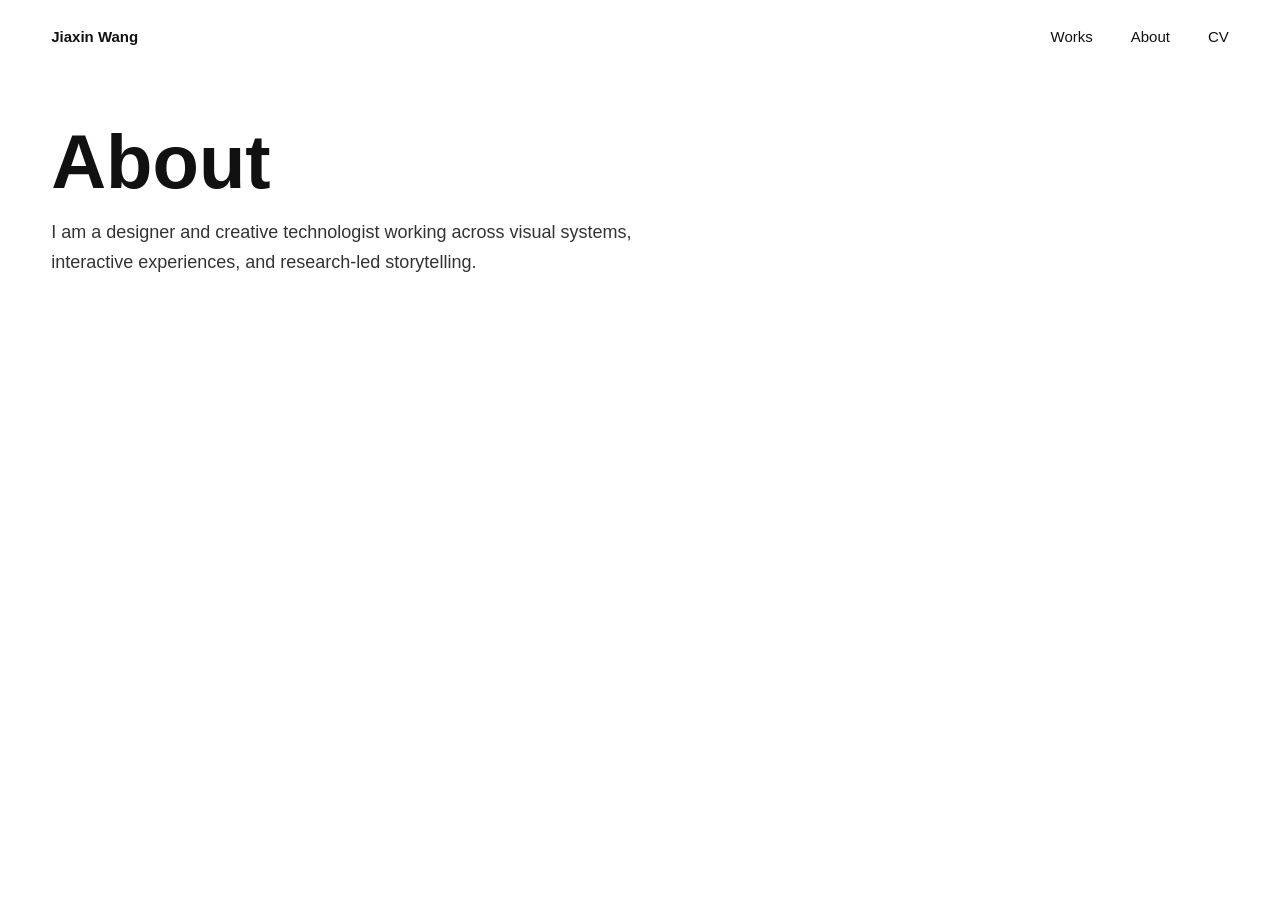
==== about.html @ d6fd4ae9 "Build portfolio website" ====
<!DOCTYPE html>
<html lang="en">
  <head>
    <meta charset="UTF-8" />
    <meta name="viewport" content="width=device-width, initial-scale=1.0" />
    <title>About | Portfolio</title>
    <link rel="stylesheet" href="styles.css" />
  </head>
  <body>
    <header class="site-header">
      <a class="brand" href="index.html">Jiaxin Wang</a>
      <nav class="site-nav" aria-label="Primary navigation">
        <a href="index.html#works">Works</a>
        <a href="about.html">About</a>
        <a href="cv.html">CV</a>
      </nav>
    </header>
    <main class="simple-page">
      <h1>About</h1>
      <p>
        I am a designer and creative technologist working across visual systems,
        interactive experiences, and research-led storytelling.
      </p>
    </main>
  </body>
</html>
---- styles.css ----
:root {
  --text: #111111;
  --muted: #747474;
  --line: #e9e9e9;
  --blue-cover: rgba(0, 112, 255, 0.5);
  --page-gutter: clamp(18px, 4vw, 56px);
}

* {
  box-sizing: border-box;
}

html {
  scroll-behavior: smooth;
}

body {
  margin: 0;
  background: #ffffff;
  color: var(--text);
  font-family: Arial, Helvetica, sans-serif;
}

a {
  color: inherit;
  text-decoration: none;
}

.site-header {
  position: sticky;
  top: 0;
  z-index: 20;
  display: flex;
  align-items: center;
  justify-content: space-between;
  min-height: 72px;
  padding: 0 var(--page-gutter);
  background: #ffffff;
}

.brand {
  font-size: 15px;
  font-weight: 700;
  letter-spacing: 0;
}

.site-nav {
  display: flex;
  align-items: center;
  justify-content: flex-end;
  gap: clamp(18px, 3vw, 38px);
}

.site-nav a {
  font-size: 15px;
  line-height: 1;
  transition: color 180ms ease;
}

.site-nav a:hover {
  color: #0070ff;
}

.works-grid {
  display: grid;
  grid-template-columns: repeat(auto-fit, minmax(230px, 1fr));
  gap: clamp(34px, 5vw, 64px) clamp(26px, 4vw, 48px);
  padding: 26px var(--page-gutter) 72px;
}

.project-card {
  display: block;
  min-width: 0;
}

.image-wrap {
  position: relative;
  display: block;
  aspect-ratio: 4 / 3;
  overflow: hidden;
  border-radius: 0;
  background: #f4f4f4;
  transform: translateZ(0);
  transition: transform 220ms ease, box-shadow 220ms ease;
}

.image-wrap img {
  display: block;
  width: 100%;
  height: 100%;
  object-fit: cover;
}

.hover-cover {
  position: absolute;
  inset: 0;
  display: flex;
  flex-direction: column;
  justify-content: center;
  align-items: center;
  gap: 10px;
  padding: 18px;
  background: var(--blue-cover);
  color: #ffffff;
  opacity: 0;
  transition: opacity 220ms ease;
}

.hover-cover span {
  display: block;
  padding: 0;
  border: 0;
  border-radius: 0;
  font-size: 15px;
  line-height: 1.2;
  text-align: center;
}

.project-card:hover .image-wrap,
.project-card:focus-visible .image-wrap {
  transform: scale(1.035);
  box-shadow: 0 18px 42px rgba(0, 0, 0, 0.14);
}

.project-card:hover .hover-cover,
.project-card:focus-visible .hover-cover {
  opacity: 1;
}

.project-meta {
  display: flex;
  align-items: baseline;
  justify-content: space-between;
  gap: 14px;
  padding-top: 12px;
}

.project-title {
  min-width: 0;
  overflow-wrap: anywhere;
  font-size: 16px;
  font-weight: 700;
  line-height: 1.25;
}

.project-keyword {
  flex: 0 0 auto;
  color: var(--muted);
  font-size: 13px;
  line-height: 1.25;
}

.project-page {
  padding: 28px var(--page-gutter) 72px;
}

.project-heading {
  max-width: 980px;
  margin: 0 auto 28px;
}

.project-heading h1 {
  margin: 0 0 10px;
  font-size: clamp(34px, 6vw, 72px);
  font-weight: 700;
  line-height: 0.98;
}

.project-heading p {
  max-width: 720px;
  margin: 0;
  color: var(--muted);
  font-size: 18px;
  line-height: 1.55;
}

.video-frame {
  max-width: 980px;
  margin: 0 auto 30px;
  aspect-ratio: 16 / 9;
  overflow: hidden;
  border-radius: 0;
  background: #ffffff;
}

.video-frame iframe,
.pdf-viewer iframe {
  display: block;
  width: 100%;
  height: 100%;
  border: 0;
}

.pdf-viewer {
  max-width: 980px;
  height: min(82vh, 920px);
  margin: 0 auto;
  border: 1px solid var(--line);
  background: #ffffff;
}

.split-project {
  display: grid;
  grid-template-columns: minmax(0, 0.8fr) minmax(280px, 1.2fr);
  gap: clamp(28px, 6vw, 72px);
  align-items: center;
  max-width: 1180px;
  margin: 24px auto 0;
}

.project-copy h1 {
  margin: 0 0 18px;
  font-size: clamp(38px, 6vw, 76px);
  line-height: 0.98;
}

.project-copy p {
  margin: 0 0 18px;
  color: #333333;
  font-size: 18px;
  line-height: 1.65;
}

.project-image {
  width: 100%;
  aspect-ratio: 1 / 1;
  overflow: hidden;
  border-radius: 14px;
  background: #f4f4f4;
}

.project-image img {
  display: block;
  width: 100%;
  height: 100%;
  object-fit: cover;
}

.simple-page {
  max-width: 760px;
  padding: 52px var(--page-gutter);
}

.simple-page h1 {
  margin: 0 0 18px;
  font-size: clamp(38px, 6vw, 76px);
  line-height: 1;
}

.simple-page p {
  color: #333333;
  font-size: 18px;
  line-height: 1.65;
}

.cv-page {
  max-width: none;
  padding: 0;
}

.cv-page h1 {
  position: absolute;
  width: 1px;
  height: 1px;
  overflow: hidden;
  clip: rect(0, 0, 0, 0);
  white-space: nowrap;
}

.cv-pdf {
  width: 100%;
  max-width: none;
  height: calc(100dvh - 72px);
  margin: 0;
  border: 0;
}

@media (min-width: 960px) {
  .works-grid {
    grid-template-columns: repeat(3, minmax(0, 1fr));
  }
}

@media (max-width: 720px) {
  .site-header {
    min-height: 64px;
  }

  .brand {
    font-size: 14px;
  }

  .site-nav {
    gap: 16px;
  }

  .site-nav a {
    font-size: 14px;
  }

  .works-grid {
    grid-template-columns: repeat(auto-fit, minmax(170px, 1fr));
    padding-top: 16px;
  }

  .project-meta {
    display: block;
  }

  .project-keyword {
    display: block;
    margin-top: 3px;
  }

  .split-project {
    grid-template-columns: 1fr;
  }

  .pdf-viewer {
    height: 70vh;
  }

  .cv-pdf {
    height: calc(100dvh - 64px);
  }
}
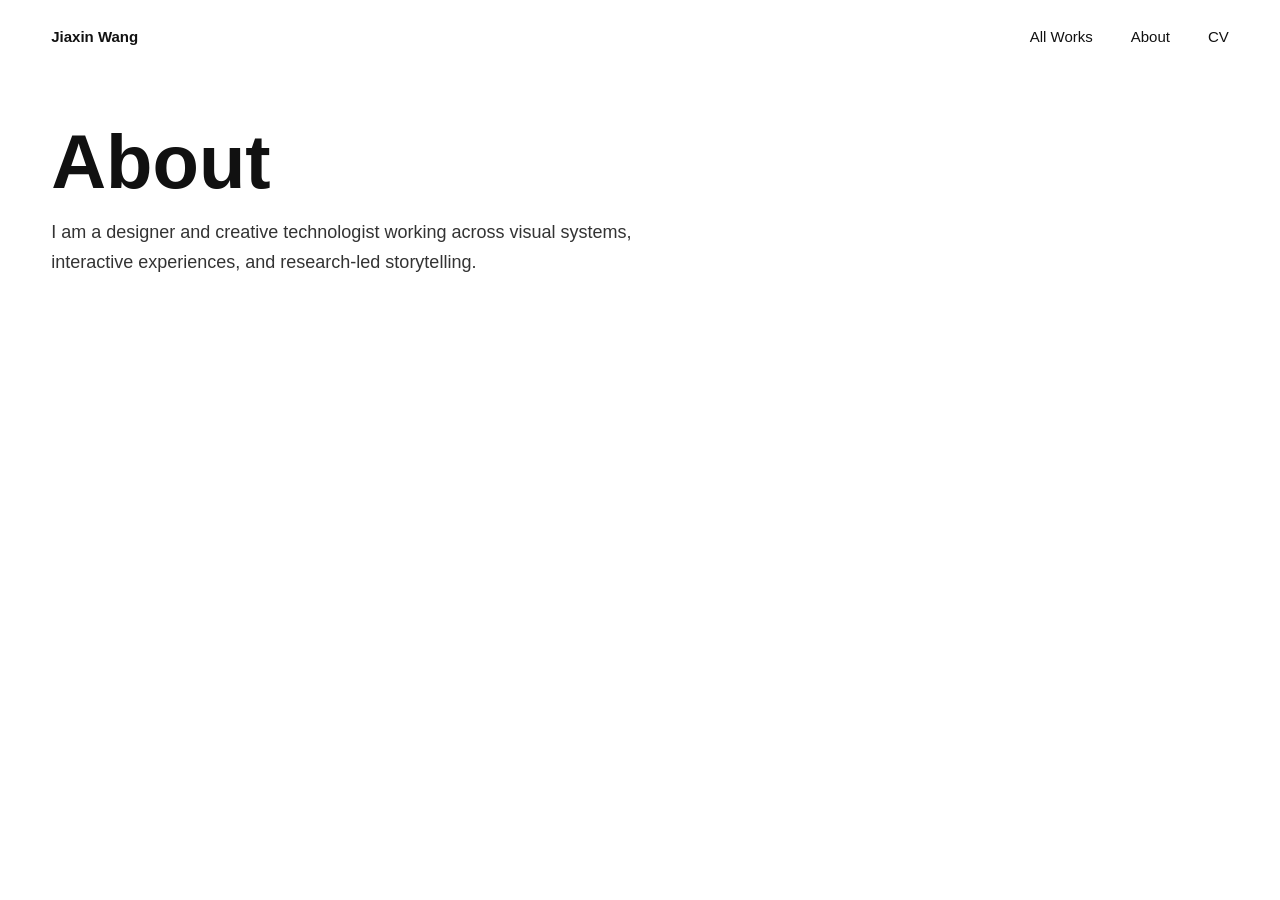
==== commit c3659d57: "add id cards" ====
--- a/about.html
+++ b/about.html
@@ -10,7 +10,7 @@
     <header class="site-header">
       <a class="brand" href="index.html">Jiaxin Wang</a>
       <nav class="site-nav" aria-label="Primary navigation">
-        <a href="index.html#works">Works</a>
+        <a href="index.html?view=all#works">All Works</a>
         <a href="about.html">About</a>
         <a href="cv.html">CV</a>
       </nav>
--- a/styles.css
+++ b/styles.css
@@ -19,6 +19,15 @@
   background: #ffffff;
   color: var(--text);
   font-family: Arial, Helvetica, sans-serif;
+  transition: background-color 220ms ease, color 220ms ease;
+}
+
+body.art-mode {
+  --text: #ffffff;
+  --muted: #bdbdbd;
+  --line: #2b2b2b;
+  background: #000000;
+  color: var(--text);
 }
 
 a {
@@ -36,6 +45,11 @@
   min-height: 72px;
   padding: 0 var(--page-gutter);
   background: #ffffff;
+  transition: background-color 220ms ease, color 220ms ease;
+}
+
+.art-mode .site-header {
+  background: #000000;
 }
 
 .brand {
@@ -61,16 +75,109 @@
   color: #0070ff;
 }
 
+.hero-section {
+  position: relative;
+  display: grid;
+  place-items: center;
+  min-height: clamp(430px, 62vw, 720px);
+  padding: clamp(34px, 7vw, 84px) var(--page-gutter) clamp(28px, 6vw, 72px);
+  overflow: hidden;
+}
+
+.hero-background {
+  position: absolute;
+  inset: clamp(18px, 4vw, 44px) var(--page-gutter);
+  z-index: 0;
+  background: #ffffff;
+  background-image: none;
+  background-position: center;
+  background-size: cover;
+}
+
+.art-mode .hero-background {
+  background: #000000;
+}
+
+.id-card-stack {
+  position: relative;
+  z-index: 1;
+  width: min(720px, 88vw);
+  aspect-ratio: 16 / 9;
+}
+
+.id-card {
+  position: absolute;
+  top: 7%;
+  width: 66.666%;
+  padding: 0;
+  border: 0;
+  background: transparent;
+  cursor: pointer;
+  transition: transform 240ms ease, filter 240ms ease;
+}
+
+.id-card img {
+  display: block;
+  width: 100%;
+  height: auto;
+  filter: drop-shadow(0 22px 42px rgba(0, 0, 0, 0.18));
+}
+
+.id-card:hover,
+.id-card:focus-visible {
+  transform: translateY(-8px);
+}
+
+.id-card-design {
+  left: 0;
+  z-index: 2;
+}
+
+.id-card-art {
+  right: 0;
+  top: 18%;
+  z-index: 1;
+}
+
+.art-mode .id-card-design {
+  z-index: 1;
+}
+
+.art-mode .id-card-art {
+  z-index: 2;
+}
+
+.all-works-mode .id-card-design {
+  z-index: 2;
+}
+
+.all-works-mode .id-card-art {
+  z-index: 1;
+}
+
 .works-grid {
   display: grid;
   grid-template-columns: repeat(auto-fit, minmax(230px, 1fr));
   gap: clamp(34px, 5vw, 64px) clamp(26px, 4vw, 48px);
-  padding: 26px var(--page-gutter) 72px;
+  padding: 28px var(--page-gutter) 72px;
 }
 
 .project-card {
   display: block;
   min-width: 0;
+}
+
+.project-card[hidden] {
+  display: none;
+}
+
+.design-mode .project-card[data-group="art"],
+.art-mode .project-card[data-group="design"] {
+  display: none;
+}
+
+.all-works-mode .project-card {
+  display: block;
 }
 
 .image-wrap {
@@ -82,6 +189,10 @@
   background: #f4f4f4;
   transform: translateZ(0);
   transition: transform 220ms ease, box-shadow 220ms ease;
+}
+
+.art-mode .image-wrap {
+  background: #151515;
 }
 
 .image-wrap img {
@@ -298,6 +409,18 @@
     font-size: 14px;
   }
 
+  .hero-section {
+    min-height: 360px;
+  }
+
+  .id-card-stack {
+    width: min(420px, 92vw);
+  }
+
+  .id-card {
+    width: 64vw;
+  }
+
   .works-grid {
     grid-template-columns: repeat(auto-fit, minmax(170px, 1fr));
     padding-top: 16px;
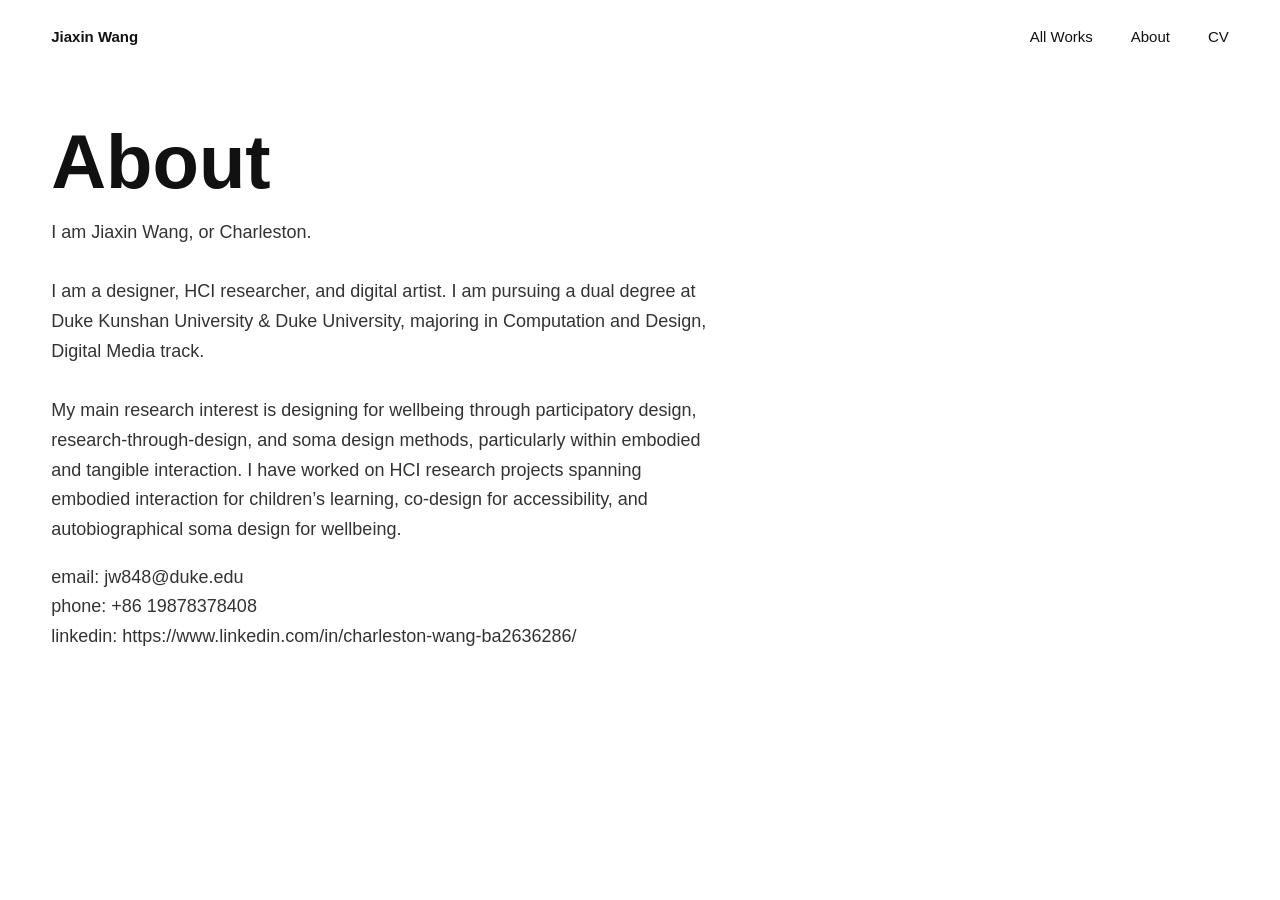
==== commit 1f341541: "add info for About" ====
--- a/about.html
+++ b/about.html
@@ -18,8 +18,14 @@
     <main class="simple-page">
       <h1>About</h1>
       <p>
-        I am a designer and creative technologist working across visual systems,
-        interactive experiences, and research-led storytelling.
+        I am Jiaxin Wang, or Charleston. <br> <br>
+        I am a designer, HCI researcher, and digital artist. I am pursuing a dual degree at Duke Kunshan University & Duke University, majoring in Computation and Design, Digital Media track. <br> <br>
+        My main research interest is designing for wellbeing through participatory design, research-through-design, and soma design methods, particularly within embodied and tangible interaction. I have worked on HCI research projects spanning embodied interaction for children’s learning, co-design for accessibility, and autobiographical soma design for wellbeing.
+      </p>
+      <p>
+        email: jw848@duke.edu <br>
+        phone: +86 19878378408 <br>
+        linkedin: <a href="https://www.linkedin.com/in/charleston-wang-ba2636286/" target="_blank" rel="noopener">https://www.linkedin.com/in/charleston-wang-ba2636286/</a> <br>
       </p>
     </main>
   </body>
--- a/styles.css
+++ b/styles.css
@@ -4,6 +4,7 @@
   --line: #e9e9e9;
   --blue-cover: rgba(0, 112, 255, 0.5);
   --page-gutter: clamp(18px, 4vw, 56px);
+  --card-border: #000000;
 }
 
 * {
@@ -26,6 +27,7 @@
   --text: #ffffff;
   --muted: #bdbdbd;
   --line: #2b2b2b;
+  --card-border: #ffffff;
   background: #000000;
   color: var(--text);
 }
@@ -79,7 +81,7 @@
   position: relative;
   display: grid;
   place-items: center;
-  min-height: clamp(430px, 62vw, 720px);
+  min-height: clamp(420px, 58vw, 700px);
   padding: clamp(34px, 7vw, 84px) var(--page-gutter) clamp(28px, 6vw, 72px);
   overflow: hidden;
 }
@@ -99,16 +101,22 @@
 }
 
 .id-card-stack {
+  --card-width: min(520px, 58vw);
+  --card-overlap: calc(var(--card-width) * 0.5);
+  --card-offset-y: clamp(34px, 5vw, 74px);
   position: relative;
   z-index: 1;
-  width: min(720px, 88vw);
-  aspect-ratio: 16 / 9;
+  width: calc((var(--card-width) * 2) - var(--card-overlap));
+  max-width: 90vw;
+  height: calc((var(--card-width) * 0.7) + var(--card-offset-y));
 }
 
 .id-card {
   position: absolute;
-  top: 7%;
-  width: 66.666%;
+  top: 0;
+  width: var(--card-width);
+  max-width: calc(90vw * 0.666);
+  aspect-ratio: 10 / 7;
   padding: 0;
   border: 0;
   background: transparent;
@@ -119,7 +127,8 @@
 .id-card img {
   display: block;
   width: 100%;
-  height: auto;
+  height: 100%;
+  object-fit: contain;
   filter: drop-shadow(0 22px 42px rgba(0, 0, 0, 0.18));
 }
 
@@ -135,7 +144,7 @@
 
 .id-card-art {
   right: 0;
-  top: 18%;
+  top: var(--card-offset-y);
   z-index: 1;
 }
 
@@ -189,6 +198,7 @@
   background: #f4f4f4;
   transform: translateZ(0);
   transition: transform 220ms ease, box-shadow 220ms ease;
+  border: 2px solid var(--card-border);
 }
 
 .art-mode .image-wrap {
@@ -303,7 +313,8 @@
 }
 
 .pdf-viewer {
-  max-width: 980px;
+  /* max-width: 980px; */
+  width: 100%;
   height: min(82vh, 920px);
   margin: 0 auto;
   border: 1px solid var(--line);
@@ -414,11 +425,12 @@
   }
 
   .id-card-stack {
-    width: min(420px, 92vw);
+    --card-width: min(320px, 68vw);
+    --card-offset-y: 34px;
   }
 
   .id-card {
-    width: 64vw;
+    max-width: none;
   }
 
   .works-grid {
@@ -447,3 +459,187 @@
     height: calc(100dvh - 64px);
   }
 }
+
+
+/* ===== Updated hero + accordion portfolio layout ===== */
+
+.hero-section {
+  min-height: calc(100dvh - 72px);
+  height: calc(100dvh - 72px);
+  padding: clamp(18px, 4vw, 44px) var(--page-gutter);
+}
+
+.hero-content {
+  position: relative;
+  z-index: 1;
+  display: flex;
+  width: min(1180px, 100%);
+  height: 100%;
+  flex-direction: column;
+  align-items: center;
+  justify-content: center;
+  gap: clamp(18px, 4vh, 36px);
+}
+
+.hero-intro {
+  text-align: center;
+  font-family: Arial, Helvetica, sans-serif;
+}
+
+.hero-intro h1 {
+  margin: 0;
+  font-size: clamp(20px, 3vw, 60px);
+  line-height: 0.95;
+  letter-spacing: -0.04em;
+}
+
+.hero-intro p {
+  margin: clamp(8px, 1.6vh, 18px) 0 0;
+  color: var(--muted);
+  font-size: clamp(18px, 2.2vw, 28px);
+  line-height: 1.2;
+}
+
+.id-card-row {
+  display: grid;
+  grid-template-columns: repeat(2, minmax(220px, 1fr));
+  gap: clamp(28px, 7vw, 96px);
+  width: min(1080px, 100%);
+  align-items: start;
+}
+
+.id-card-item {
+  min-width: 0;
+  text-align: center;
+}
+
+.id-card {
+  position: static;
+  display: block;
+  width: 100%;
+  max-width: 520px;
+  margin: 0 auto;
+  aspect-ratio: 10 / 7;
+  padding: 0;
+  border: 0;
+  background: transparent;
+  cursor: pointer;
+  transition: transform 240ms ease, filter 240ms ease, opacity 240ms ease;
+}
+
+.id-card.is-active img {
+  filter: drop-shadow(0 24px 44px rgba(0, 0, 0, 0.2));
+}
+
+.art-mode .id-card.is-active img {
+  filter: drop-shadow(0 24px 44px rgba(255, 255, 255, 0.12));
+}
+
+.id-card:not(.is-active) {
+  opacity: 0.72;
+}
+
+.card-hint {
+  margin: clamp(8px, 1.8vh, 16px) 0 0;
+  color: var(--muted);
+  font-size: clamp(13px, 1.4vw, 15px);
+  line-height: 1.35;
+}
+
+.works-section {
+  padding: 28px var(--page-gutter) 84px;
+}
+
+.work-accordion {
+  max-width: 1180px;
+  margin: 0 auto 28px;
+  border-top: 1px solid var(--line);
+  border-bottom: 1px solid var(--line);
+}
+
+.work-accordion + .work-accordion {
+  margin-top: 24px;
+}
+
+.work-accordion summary {
+  display: flex;
+  align-items: center;
+  justify-content: space-between;
+  gap: 18px;
+  padding: 24px 0;
+  cursor: pointer;
+  list-style: none;
+  font-family: Anonymous Pro, monospace;
+  font-size: clamp(18px, 3vw, 36px);
+  font-weight: 500;
+  line-height: 1;
+  letter-spacing: -0.04em;
+}
+
+.work-accordion summary::-webkit-details-marker {
+  display: none;
+}
+
+.work-accordion summary::after {
+  content: "+";
+  flex: 0 0 auto;
+  color: var(--muted);
+  font-size: 0.72em;
+  line-height: 1;
+}
+
+.work-accordion[open] summary::after {
+  content: "–";
+}
+
+.work-accordion .works-grid {
+  grid-template-columns: repeat(2, minmax(0, 1fr));
+  gap: clamp(56px, 8vw, 104px) clamp(42px, 9vw, 128px);
+  padding: 8px 0 42px;
+}
+
+/* Override the old body-mode filtering because each accordion now owns its own project set. */
+.works-section .project-card,
+.design-mode .works-section .project-card[data-group="art"],
+.art-mode .works-section .project-card[data-group="design"],
+.all-works-mode .works-section .project-card {
+  display: block;
+}
+
+.works-section .image-wrap,
+.project-image {
+  border-radius: 16px;
+}
+
+@media (min-width: 960px) {
+  .work-accordion .works-grid {
+    grid-template-columns: repeat(2, minmax(0, 1fr));
+  }
+}
+
+@media (max-width: 720px) {
+  .hero-section {
+    min-height: auto;
+    height: auto;
+    padding-top: 30px;
+    padding-bottom: 42px;
+  }
+
+  .hero-content {
+    justify-content: flex-start;
+  }
+
+  .id-card-row {
+    grid-template-columns: 1fr;
+    gap: 26px;
+  }
+
+  .id-card {
+    max-width: 360px;
+  }
+
+  .work-accordion .works-grid {
+    grid-template-columns: 1fr;
+    gap: 42px;
+  }
+}
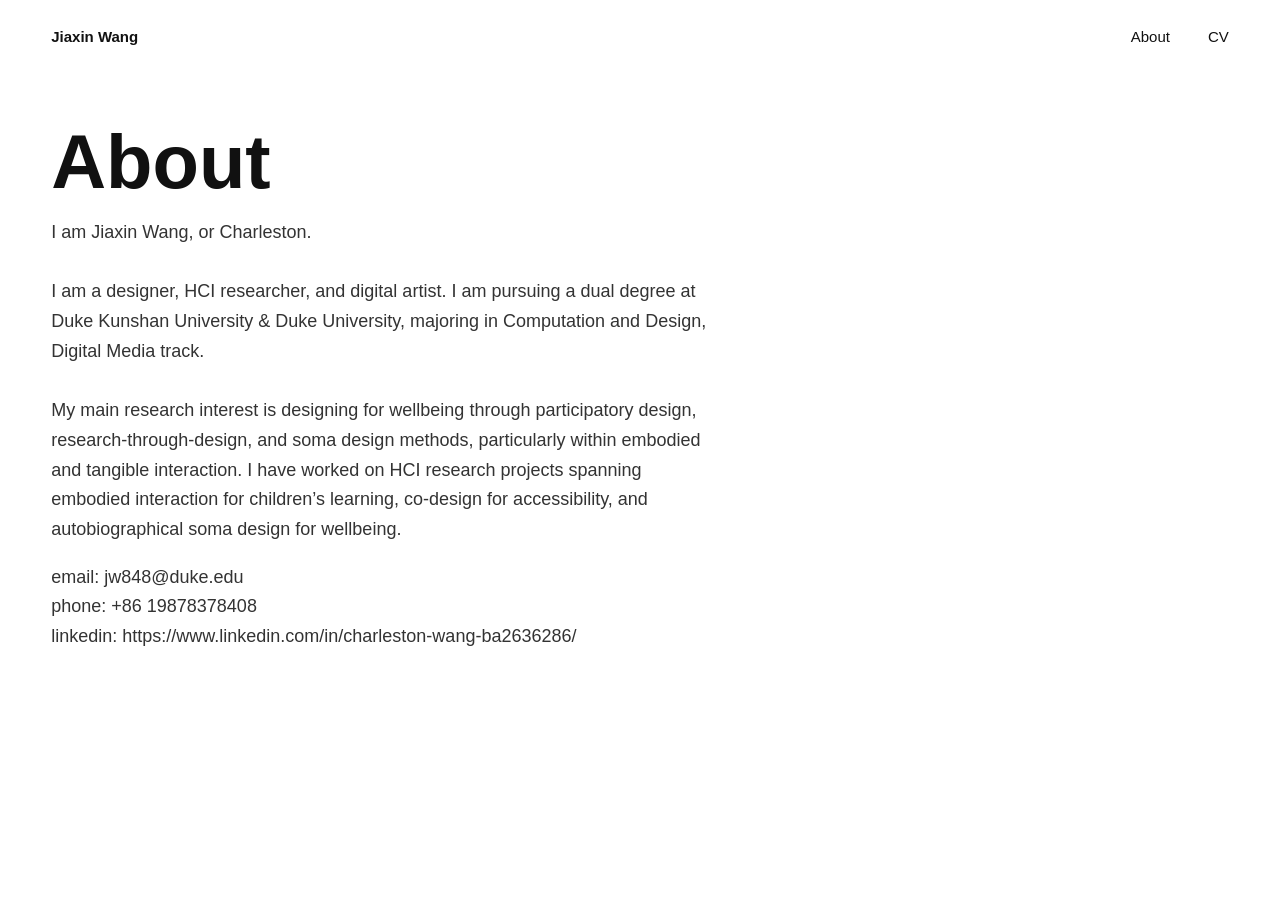
==== commit acf885cd: "changed dissociation to two youtube videos." ====
--- a/about.html
+++ b/about.html
@@ -10,7 +10,7 @@
     <header class="site-header">
       <a class="brand" href="index.html">Jiaxin Wang</a>
       <nav class="site-nav" aria-label="Primary navigation">
-        <a href="index.html?view=all#works">All Works</a>
+        <!-- <a href="index.html?view=all#works">All Works</a> -->
         <a href="about.html">About</a>
         <a href="cv.html">CV</a>
       </nav>
--- a/styles.css
+++ b/styles.css
@@ -275,6 +275,24 @@
   padding: 28px var(--page-gutter) 72px;
 }
 
+.project-light {
+  background: #ffffff;
+  color: #111111;
+}
+
+.project-dark {
+  --text: #ffffff;
+  --muted: #c7c7c7;
+  --line: #000000;
+  background: #000000;
+  color: #ffffff;
+}
+
+.project-dark .site-header {
+  background: #000000;
+  color: #ffffff;
+}
+
 .project-heading {
   max-width: 980px;
   margin: 0 auto 28px;
@@ -295,7 +313,22 @@
   line-height: 1.55;
 }
 
+.project-heading .project-subtitle {
+  max-width: 900px;
+  color: inherit;
+  font-size: clamp(22px, 3vw, 34px);
+  line-height: 1.2;
+}
+
+.project-heading .project-date {
+  margin-top: 14px;
+  color: var(--muted);
+  font-size: 15px;
+  line-height: 1.4;
+}
+
 .video-frame {
+  position: relative;
   max-width: 980px;
   margin: 0 auto 30px;
   aspect-ratio: 16 / 9;
@@ -319,6 +352,22 @@
   margin: 0 auto;
   border: 1px solid var(--line);
   background: #ffffff;
+}
+
+.project-pdf-full {
+  width: 90vw;
+  max-width: none;
+  height: calc(100dvh - 72px);
+  margin-left: calc(50% - 45vw);
+  margin-right: calc(50% - 45vw);
+  border: 0;
+  background: #ffffff;
+}
+
+.project-dark .video-frame,
+.project-dark .pdf-viewer,
+.project-dark .project-pdf-full {
+  background: #000000;
 }
 
 .split-project {
@@ -453,6 +502,10 @@
 
   .pdf-viewer {
     height: 70vh;
+  }
+
+  .project-pdf-full {
+    height: calc(100dvh - 64px);
   }
 
   .cv-pdf {
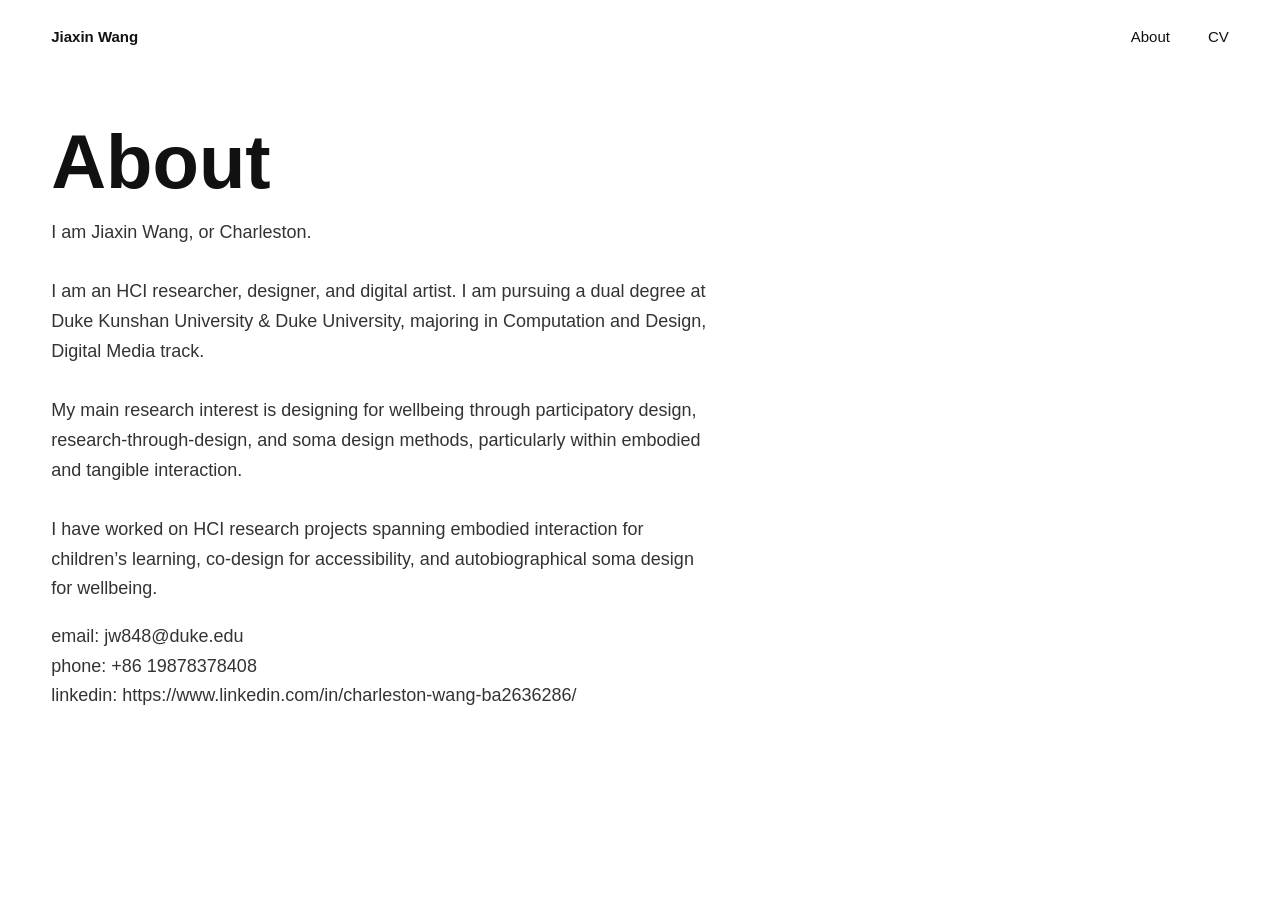
==== commit 28b102e4: "updaetd CV 0614" ====
--- a/about.html
+++ b/about.html
@@ -19,8 +19,8 @@
       <h1>About</h1>
       <p>
         I am Jiaxin Wang, or Charleston. <br> <br>
-        I am a designer, HCI researcher, and digital artist. I am pursuing a dual degree at Duke Kunshan University & Duke University, majoring in Computation and Design, Digital Media track. <br> <br>
-        My main research interest is designing for wellbeing through participatory design, research-through-design, and soma design methods, particularly within embodied and tangible interaction. I have worked on HCI research projects spanning embodied interaction for children’s learning, co-design for accessibility, and autobiographical soma design for wellbeing.
+        I am an HCI researcher, designer, and digital artist. I am pursuing a dual degree at Duke Kunshan University & Duke University, majoring in Computation and Design, Digital Media track. <br> <br>
+        My main research interest is designing for wellbeing through participatory design, research-through-design, and soma design methods, particularly within embodied and tangible interaction. <br> <br> I have worked on HCI research projects spanning embodied interaction for children’s learning, co-design for accessibility, and autobiographical soma design for wellbeing.
       </p>
       <p>
         email: jw848@duke.edu <br>
--- a/styles.css
+++ b/styles.css
@@ -1,3 +1,5 @@
+@import url("https://fonts.googleapis.com/css2?family=Anonymous+Pro:wght@400;700&display=swap");
+
 :root {
   --text: #111111;
   --muted: #747474;
@@ -294,14 +296,34 @@
 }
 
 .project-heading {
-  max-width: 980px;
-  margin: 0 auto 28px;
+  display: grid;
+  grid-template-columns: 1fr;
+  gap: 28px;
+  max-width: 1180px;
+  margin: 0 auto 34px;
+  align-items: start;
+}
+
+.back-home {
+  color: #10C000;
+  font-size: 20px;
+  line-height: 1.4;
+  transition: color 180ms ease;
+}
+
+.back-home:hover {
+  color: #0070ff;
+}
+
+.project-heading-content {
+  min-width: 0;
 }
 
 .project-heading h1 {
-  margin: 0 0 10px;
-  font-size: clamp(34px, 6vw, 72px);
-  font-weight: 700;
+  margin: 0 0 20px;
+  font-family: Anonymous Pro, monospace;
+  font-size: clamp(20px, 3vw, 60px);
+  font-weight: 600;
   line-height: 0.98;
 }
 
@@ -315,21 +337,22 @@
 
 .project-heading .project-subtitle {
   max-width: 900px;
-  color: inherit;
-  font-size: clamp(22px, 3vw, 34px);
-  line-height: 1.2;
+  color: var(--muted);
+  font-size: clamp(18px, 2.2vw, 20px);
+  line-height: 1.28;
 }
 
 .project-heading .project-date {
   margin-top: 14px;
   color: var(--muted);
-  font-size: 15px;
+  font-size: 18px;
   line-height: 1.4;
 }
 
 .video-frame {
   position: relative;
-  max-width: 980px;
+  width: 75vw;
+  max-width: 1180px;
   margin: 0 auto 30px;
   aspect-ratio: 16 / 9;
   overflow: hidden;
@@ -354,12 +377,44 @@
   background: #ffffff;
 }
 
+.project-media-stack {
+  display: grid;
+  gap: clamp(28px, 5vw, 56px);
+  max-width: 1180px;
+  margin: 0 auto;
+}
+
+.project-hero-image {
+  width: 100%;
+  margin: 0;
+  overflow: hidden;
+  border-radius: 16px;
+  background: #f4f4f4;
+}
+
+.project-hero-image img {
+  display: block;
+  width: 100%;
+  height: auto;
+}
+
+.project-description {
+  max-width: 860px;
+  color: #333333;
+  font-size: 18px;
+  line-height: 1.65;
+}
+
+.project-dark .project-description {
+  color: #d9d9d9;
+}
+
 .project-pdf-full {
-  width: 90vw;
+  width: 75vw;
   max-width: none;
-  height: calc(100dvh - 72px);
-  margin-left: calc(50% - 45vw);
-  margin-right: calc(50% - 45vw);
+  height: min(82vh, 920px);
+  margin-left: auto;
+  margin-right: auto;
   border: 0;
   background: #ffffff;
 }
@@ -368,6 +423,75 @@
 .project-dark .pdf-viewer,
 .project-dark .project-pdf-full {
   background: #000000;
+}
+
+.project-action-row {
+  display: flex;
+  flex-wrap: wrap;
+  gap: 14px;
+  align-items: center;
+}
+
+.project-button {
+  display: inline-flex;
+  align-items: center;
+  justify-content: center;
+  min-height: 42px;
+  padding: 11px 16px;
+  border: 1px solid currentColor;
+  border-radius: 999px;
+  font-size: 15px;
+  line-height: 1;
+  transition: background-color 180ms ease, color 180ms ease;
+}
+
+.project-button:hover {
+  background: #111111;
+  color: #ffffff;
+}
+
+.project-dark .project-button:hover {
+  background: #ffffff;
+  color: #000000;
+}
+
+.mini-projects {
+  display: grid;
+  gap: clamp(56px, 8vw, 96px);
+}
+
+.mini-project {
+  display: grid;
+  gap: 20px;
+}
+
+.mini-project h2 {
+  margin: 0;
+  color: #111111;
+  font-family: Anonymous Pro, monospace;
+  font-size: clamp(18px, 3vw, 36px);
+  font-weight: 500;
+  line-height: 1.05;
+}
+
+.mini-project p {
+  max-width: 820px;
+  margin: 0;
+  color: #333333;
+  font-size: 18px;
+  line-height: 1.65;
+}
+
+.fullscreen-pdf-page {
+  padding: 0;
+}
+
+.fullscreen-pdf {
+  width: 100%;
+  max-width: none;
+  height: calc(100dvh - 72px);
+  margin: 0;
+  border: 0;
 }
 
 .split-project {
@@ -500,11 +624,26 @@
     grid-template-columns: 1fr;
   }
 
+  .project-heading {
+    grid-template-columns: 1fr;
+    gap: 14px;
+  }
+
   .pdf-viewer {
     height: 70vh;
   }
 
+  .video-frame,
   .project-pdf-full {
+    width: 100%;
+    height: calc(100dvh - 64px);
+  }
+
+  .video-frame {
+    height: auto;
+  }
+
+  .fullscreen-pdf {
     height: calc(100dvh - 64px);
   }
 
@@ -546,9 +685,10 @@
   letter-spacing: -0.04em;
 }
 
-.hero-intro p {
+.hero-intro h3 {
   margin: clamp(8px, 1.6vh, 18px) 0 0;
   color: var(--muted);
+  font-weight: 400;
   font-size: clamp(18px, 2.2vw, 28px);
   line-height: 1.2;
 }
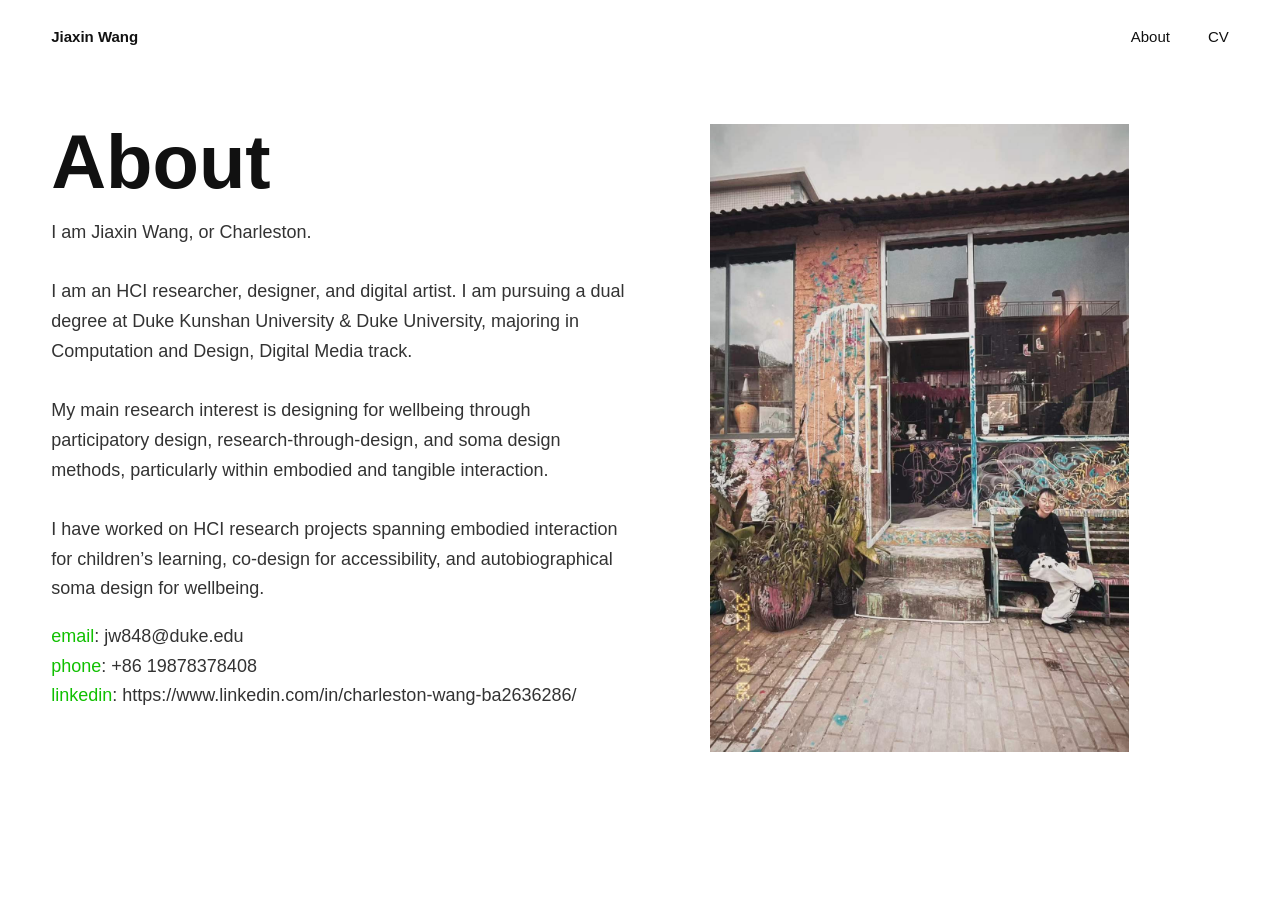
==== commit 03542212: "Update about layout and project text width" ====
--- a/about.html
+++ b/about.html
@@ -15,18 +15,23 @@
         <a href="cv.html">CV</a>
       </nav>
     </header>
-    <main class="simple-page">
-      <h1>About</h1>
-      <p>
-        I am Jiaxin Wang, or Charleston. <br> <br>
-        I am an HCI researcher, designer, and digital artist. I am pursuing a dual degree at Duke Kunshan University & Duke University, majoring in Computation and Design, Digital Media track. <br> <br>
-        My main research interest is designing for wellbeing through participatory design, research-through-design, and soma design methods, particularly within embodied and tangible interaction. <br> <br> I have worked on HCI research projects spanning embodied interaction for children’s learning, co-design for accessibility, and autobiographical soma design for wellbeing.
-      </p>
-      <p>
-        email: jw848@duke.edu <br>
-        phone: +86 19878378408 <br>
-        linkedin: <a href="https://www.linkedin.com/in/charleston-wang-ba2636286/" target="_blank" rel="noopener">https://www.linkedin.com/in/charleston-wang-ba2636286/</a> <br>
-      </p>
+    <main class="simple-page about-page">
+      <section class="about-copy">
+        <h1>About</h1>
+        <p>
+          I am Jiaxin Wang, or Charleston. <br> <br>
+          I am an HCI researcher, designer, and digital artist. I am pursuing a dual degree at Duke Kunshan University & Duke University, majoring in Computation and Design, Digital Media track. <br> <br>
+          My main research interest is designing for wellbeing through participatory design, research-through-design, and soma design methods, particularly within embodied and tangible interaction. <br> <br> I have worked on HCI research projects spanning embodied interaction for children’s learning, co-design for accessibility, and autobiographical soma design for wellbeing.
+        </p>
+        <p>
+          <span class="contact-label">email</span>: jw848@duke.edu <br>
+          <span class="contact-label">phone</span>: +86 19878378408 <br>
+          <span class="contact-label">linkedin</span>: <a href="https://www.linkedin.com/in/charleston-wang-ba2636286/" target="_blank" rel="noopener">https://www.linkedin.com/in/charleston-wang-ba2636286/</a> <br>
+        </p>
+      </section>
+      <figure class="about-image">
+        <img src="assets/me.jpg" alt="Portrait of Jiaxin Wang" />
+      </figure>
     </main>
   </body>
 </html>
--- a/styles.css
+++ b/styles.css
@@ -465,6 +465,15 @@
   gap: 20px;
 }
 
+.mini-project > h2,
+.mini-project > p,
+.mini-project > .project-action-row {
+  width: 75vw;
+  max-width: 1180px;
+  margin-left: auto;
+  margin-right: auto;
+}
+
 .mini-project h2 {
   margin: 0;
   color: #111111;
@@ -548,6 +557,33 @@
   line-height: 1.65;
 }
 
+.about-page {
+  display: grid;
+  grid-template-columns: minmax(0, 1fr) minmax(260px, 0.72fr);
+  gap: clamp(32px, 6vw, 84px);
+  align-items: start;
+  max-width: 1180px;
+}
+
+.about-copy {
+  min-width: 0;
+}
+
+.contact-label {
+  color: #10C000;
+}
+
+.about-image {
+  margin: 0;
+}
+
+.about-image img {
+  display: block;
+  width: 100%;
+  height: auto;
+  object-fit: cover;
+}
+
 .cv-page {
   max-width: none;
   padding: 0;
@@ -641,6 +677,16 @@
 
   .video-frame {
     height: auto;
+  }
+
+  .mini-project > h2,
+  .mini-project > p,
+  .mini-project > .project-action-row {
+    width: 100%;
+  }
+
+  .about-page {
+    grid-template-columns: 1fr;
   }
 
   .fullscreen-pdf {
